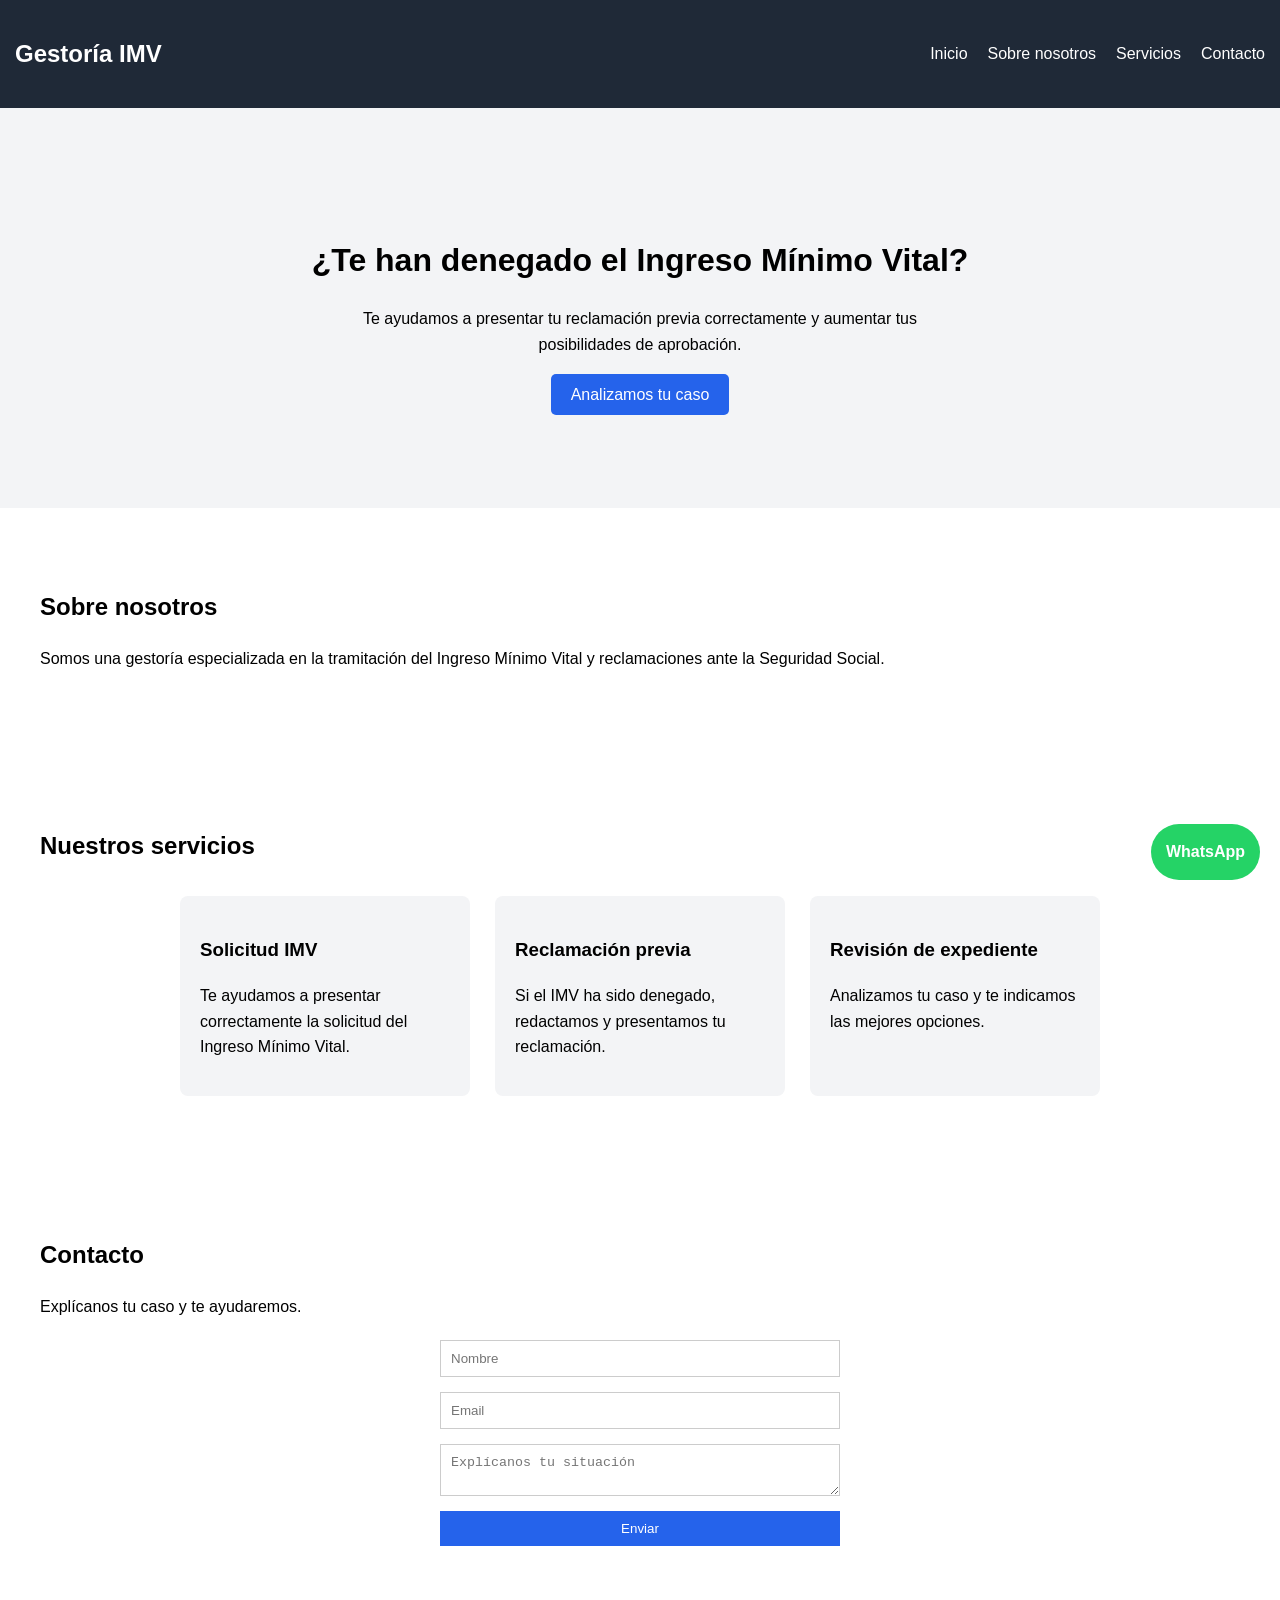
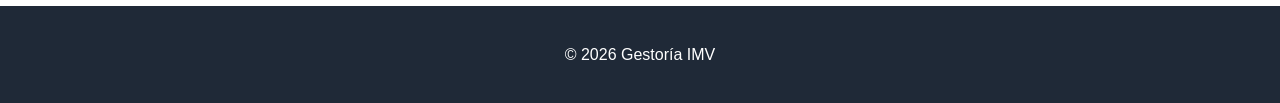
==== index.html @ c0805dd1 "Add files via upload Primera subida" ====
<!DOCTYPE html>
<html lang="es">

<head>
<meta charset="UTF-8">
<meta name="viewport" content="width=device-width, initial-scale=1.0">
<title>Gestoría IMV</title>
<link rel="stylesheet" href="styles.css">
</head>

<body>

<header>
<nav>
<h1>Gestoría IMV</h1>

<ul>
<li><a href="#inicio">Inicio</a></li>
<li><a href="#sobre">Sobre nosotros</a></li>
<li><a href="#servicios">Servicios</a></li>
<li><a href="#contacto">Contacto</a></li>
</ul>

</nav>
</header>

<section id="inicio" class="hero">

<h2>¿Te han denegado el Ingreso Mínimo Vital?</h2>

<p>
Te ayudamos a presentar tu reclamación previa correctamente
y aumentar tus posibilidades de aprobación.
</p>

<a href="#contacto" class="boton">Analizamos tu caso</a>

</section>

<section id="sobre">
<h2>Sobre nosotros</h2>
<p>
Somos una gestoría especializada en la tramitación del Ingreso
Mínimo Vital y reclamaciones ante la Seguridad Social.
</p>
</section>

<section id="servicios">

<h2>Nuestros servicios</h2>

<div class="servicios-container">

<div class="card">
<h3>Solicitud IMV</h3>
<p>Te ayudamos a presentar correctamente la solicitud del Ingreso Mínimo Vital.</p>
</div>

<div class="card">
<h3>Reclamación previa</h3>
<p>Si el IMV ha sido denegado, redactamos y presentamos tu reclamación.</p>
</div>

<div class="card">
<h3>Revisión de expediente</h3>
<p>Analizamos tu caso y te indicamos las mejores opciones.</p>
</div>

</div>

</section>

<section id="contacto">

<h2>Contacto</h2>

<p>Explícanos tu caso y te ayudaremos.</p>

<form>

<input type="text" placeholder="Nombre" required>

<input type="email" placeholder="Email" required>

<textarea placeholder="Explícanos tu situación"></textarea>

<button type="submit">Enviar</button>

</form>

</section>

<footer>
<p>© 2026 Gestoría IMV</p>
</footer>
<a href="https://wa.me/34600000000" class="whatsapp">
WhatsApp
</a>
</body>

</html>
---- styles.css ----
body{
font-family:Arial;
margin:0;
line-height:1.6;
}

header{
background:#1f2937;
color:white;
padding:15px;
}

nav{
display:flex;
justify-content:space-between;
align-items:center;
}

nav ul{
list-style:none;
display:flex;
gap:20px;
}

nav a{
color:white;
text-decoration:none;
}

section{
padding:60px 40px;
}

#inicio{
background:#f3f4f6;
text-align:center;
}

footer{
background:#1f2937;
color:white;
text-align:center;
padding:20px;
}
.hero{
background:#f3f4f6;
text-align:center;
padding:100px 20px;
}

.hero h2{
font-size:32px;
margin-bottom:20px;
}

.hero p{
max-width:600px;
margin:auto;
margin-bottom:25px;
}

.boton{
background:#2563eb;
color:white;
padding:12px 20px;
text-decoration:none;
border-radius:5px;
}

.servicios-container{
display:flex;
gap:25px;
justify-content:center;
margin-top:30px;
flex-wrap:wrap;
}

.card{
background:#f3f4f6;
padding:20px;
width:250px;
border-radius:8px;
}
form{
max-width:400px;
margin:auto;
display:flex;
flex-direction:column;
gap:15px;
margin-top:20px;
}

input, textarea{
padding:10px;
border:1px solid #ccc;
}

button{
background:#2563eb;
color:white;
padding:10px;
border:none;
cursor:pointer;
}
.whatsapp{
position:fixed;
bottom:20px;
right:20px;
background:#25D366;
color:white;
padding:15px;
border-radius:50px;
text-decoration:none;
font-weight:bold;
}
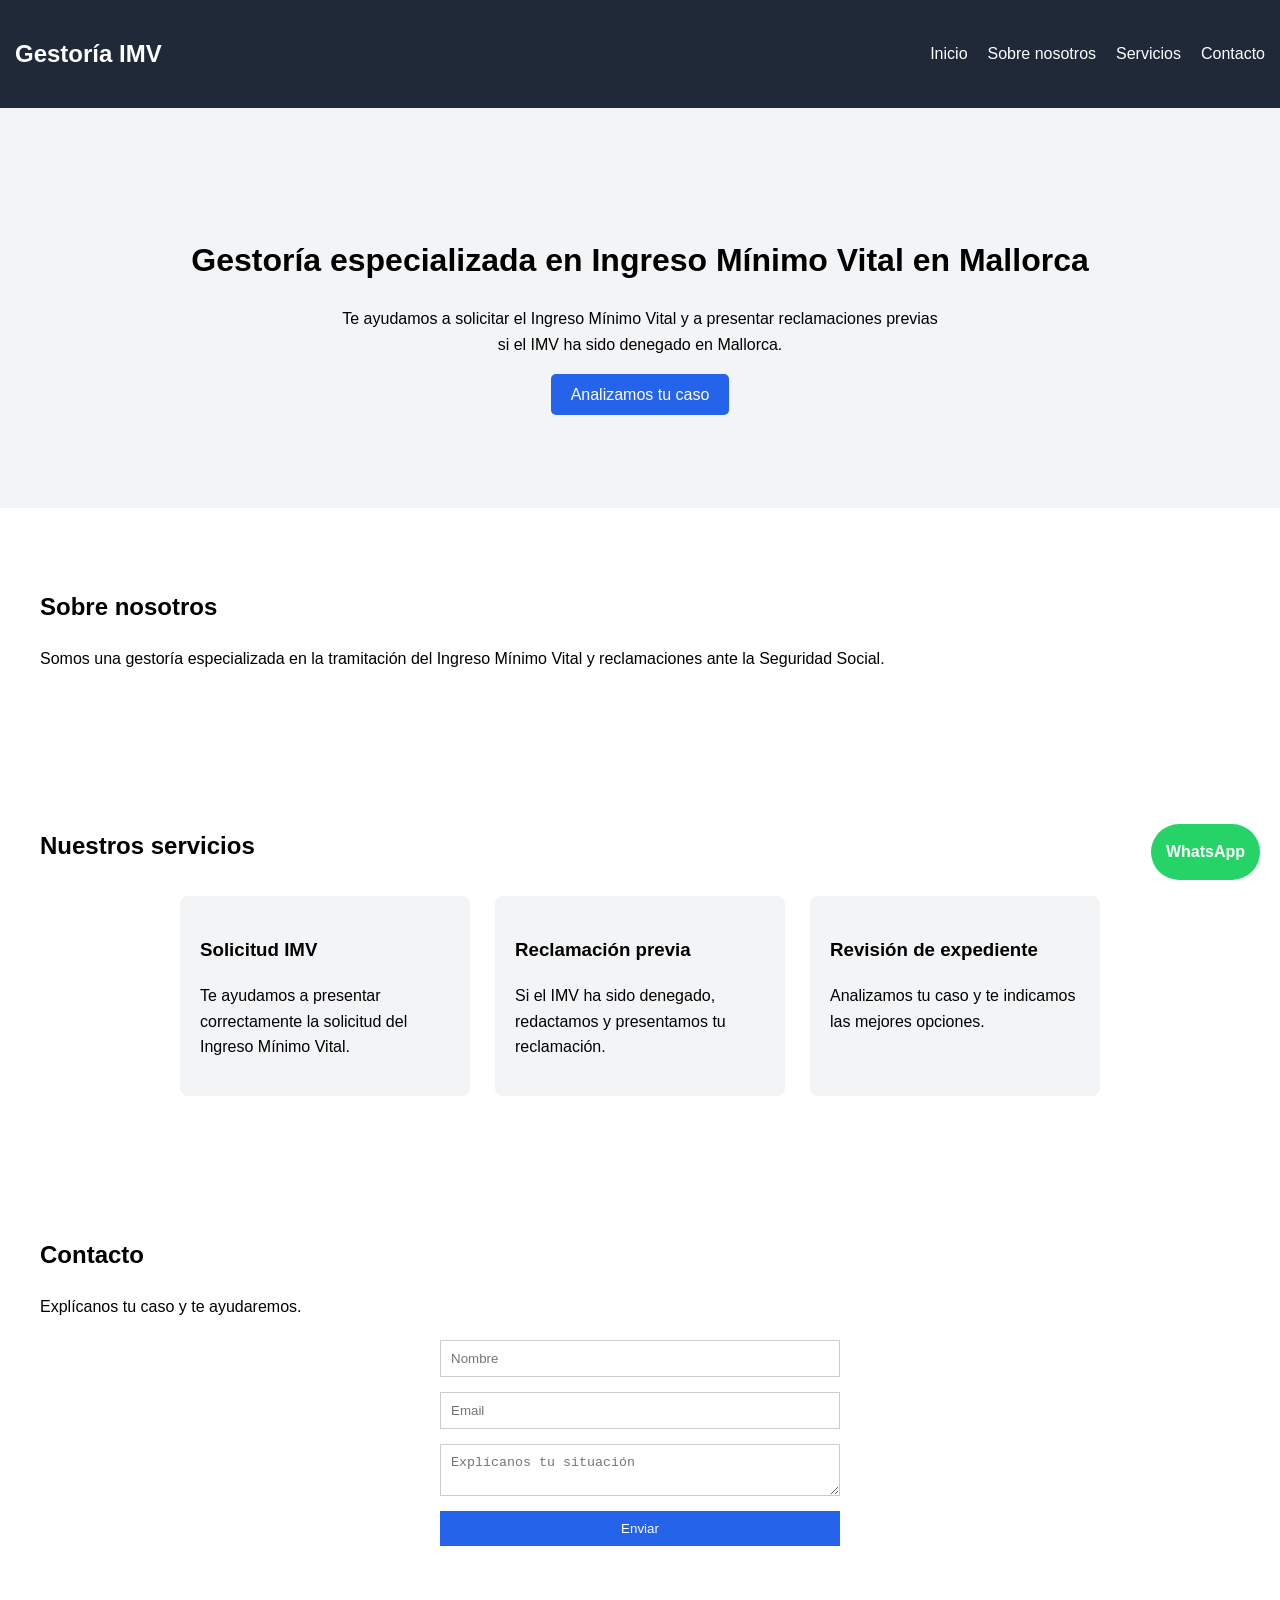
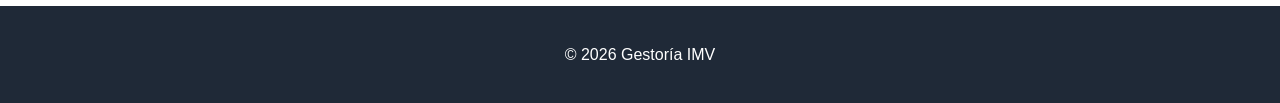
==== commit fd137a7c: "actualizar texto mallorca" ====
--- a/index.html
+++ b/index.html
@@ -4,7 +4,8 @@
 <head>
 <meta charset="UTF-8">
 <meta name="viewport" content="width=device-width, initial-scale=1.0">
-<title>Gestoría IMV</title>
+<title>Reclamación Ingreso Mínimo Vital | Gestoría Mallorca</title>
+<meta name="description" content="Gestoría especializada en solicitudes y reclamaciones previas del Ingreso Mínimo Vital. Te ayudamos a presentar tu reclamación previa cuando el IMV ha sido denegado.">
 <link rel="stylesheet" href="styles.css">
 </head>
 
@@ -26,11 +27,11 @@
 
 <section id="inicio" class="hero">
 
-<h2>¿Te han denegado el Ingreso Mínimo Vital?</h2>
+<h2>Gestoría especializada en Ingreso Mínimo Vital en Mallorca</h2>
 
 <p>
-Te ayudamos a presentar tu reclamación previa correctamente
-y aumentar tus posibilidades de aprobación.
+Te ayudamos a solicitar el Ingreso Mínimo Vital y a presentar
+reclamaciones previas si el IMV ha sido denegado en Mallorca.
 </p>
 
 <a href="#contacto" class="boton">Analizamos tu caso</a>
@@ -98,4 +99,7 @@
 </a>
 </body>
 
-</html>+</html>
+
+
+</html>
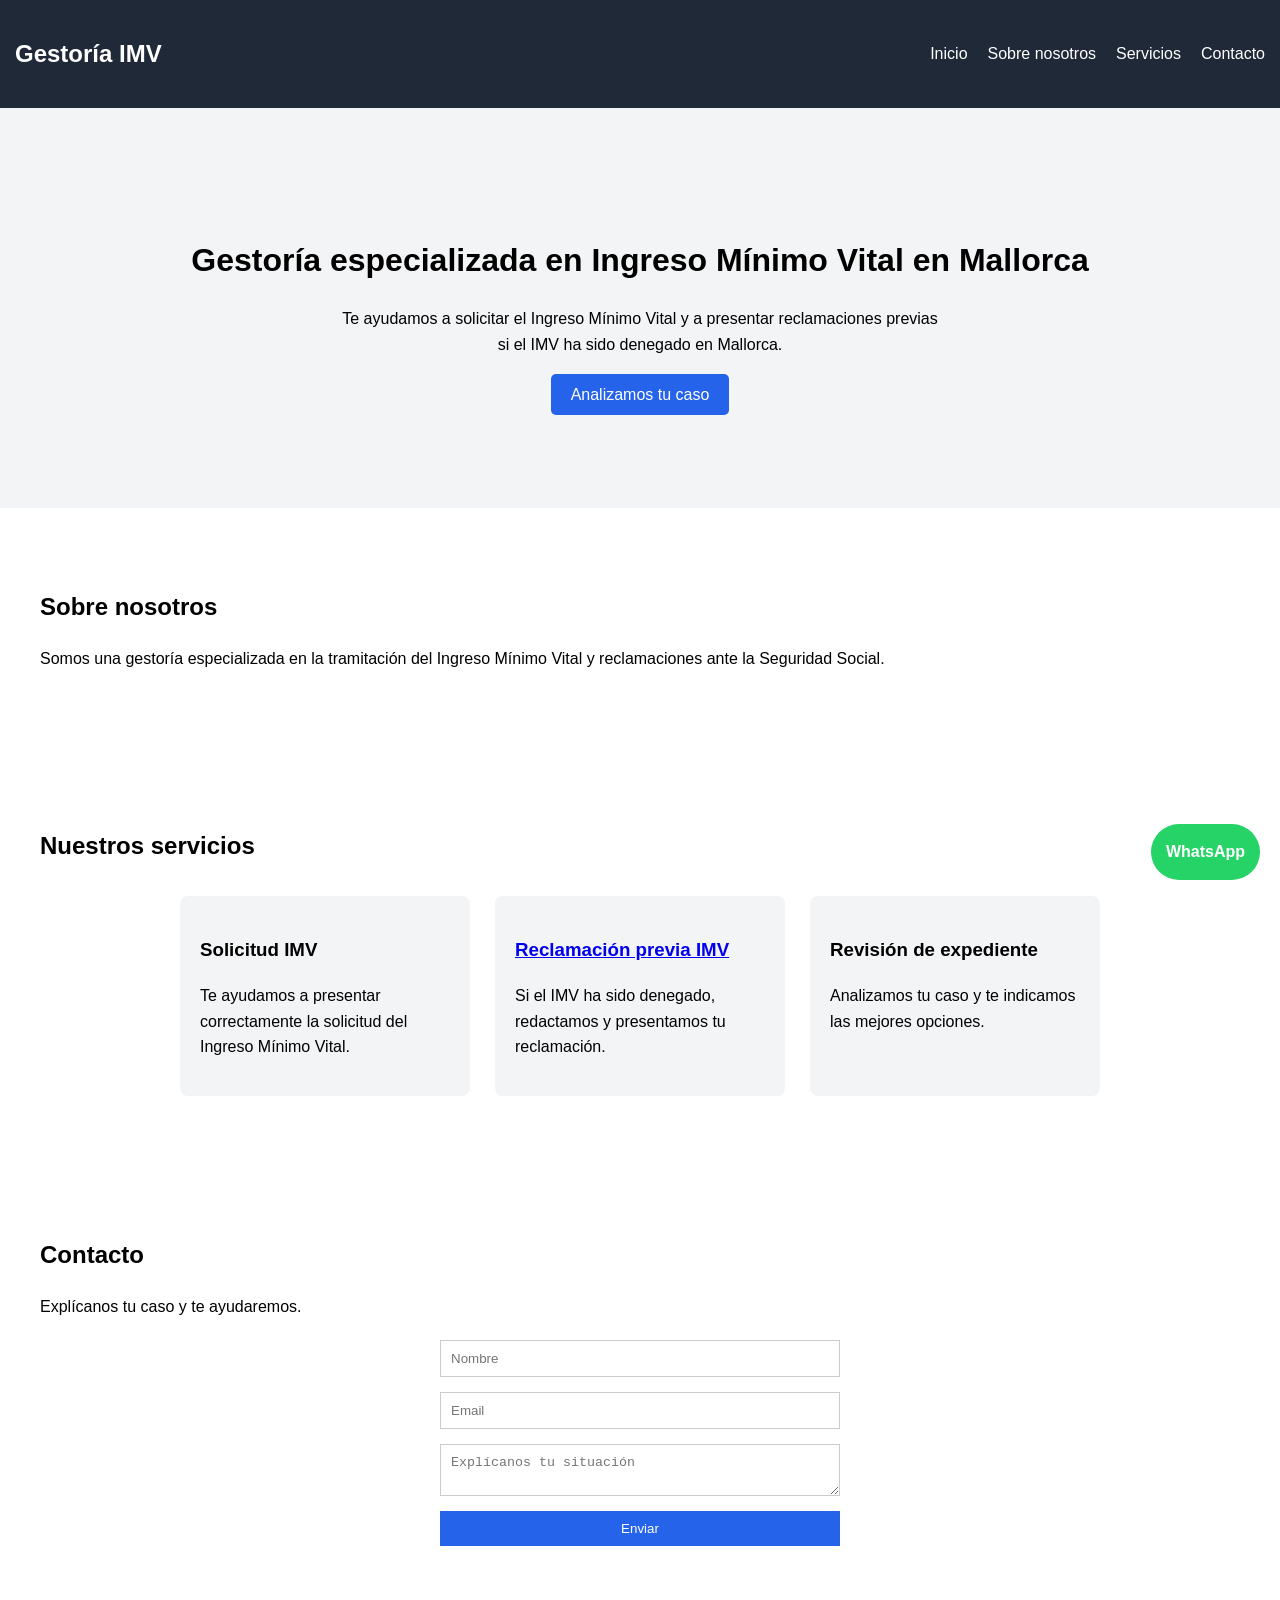
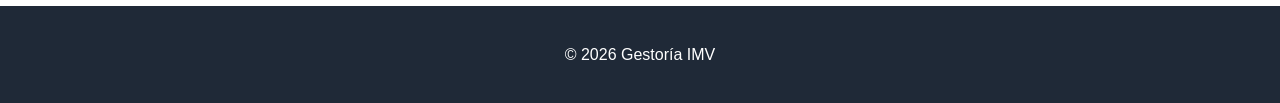
==== commit fab0648c: "Add files via upload" ====
--- a/index.html
+++ b/index.html
@@ -58,7 +58,7 @@
 </div>
 
 <div class="card">
-<h3>Reclamación previa</h3>
+<h3><a href="reclamacion-imv.html">Reclamación previa IMV</a></h3>
 <p>Si el IMV ha sido denegado, redactamos y presentamos tu reclamación.</p>
 </div>
 
@@ -99,7 +99,4 @@
 </a>
 </body>
 
-</html>
-
-
-</html>
+</html>
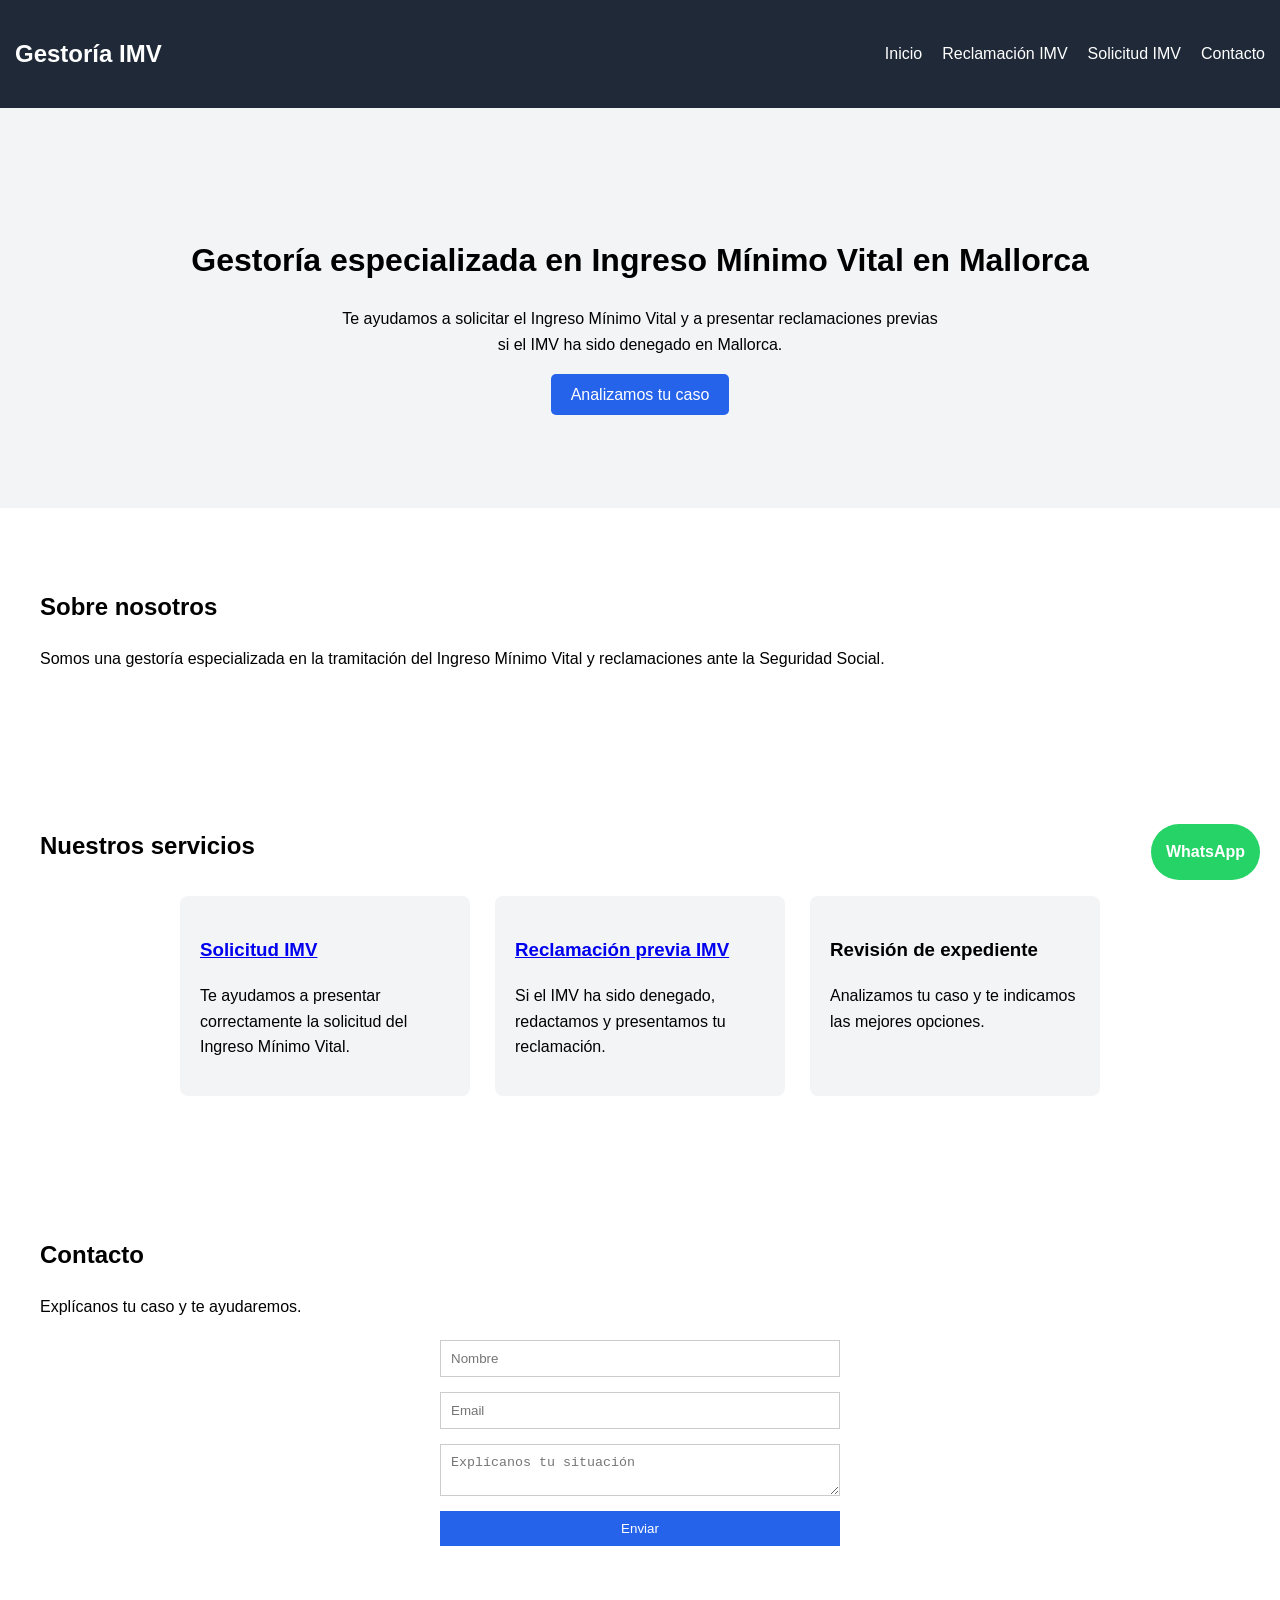
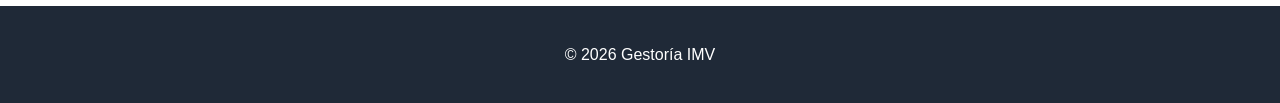
==== commit ab4037de: "Add files via upload" ====
--- a/index.html
+++ b/index.html
@@ -13,13 +13,19 @@
 
 <header>
 <nav>
+
 <h1>Gestoría IMV</h1>
 
 <ul>
-<li><a href="#inicio">Inicio</a></li>
-<li><a href="#sobre">Sobre nosotros</a></li>
-<li><a href="#servicios">Servicios</a></li>
-<li><a href="#contacto">Contacto</a></li>
+
+<li><a href="index.html">Inicio</a></li>
+
+<li><a href="reclamacion-imv.html">Reclamación IMV</a></li>
+
+<li><a href="solicitud-imv.html">Solicitud IMV</a></li>
+
+<li><a href="index.html#contacto">Contacto</a></li>
+
 </ul>
 
 </nav>
@@ -53,7 +59,7 @@
 <div class="servicios-container">
 
 <div class="card">
-<h3>Solicitud IMV</h3>
+<h3><a href="solicitud-imv.html">Solicitud IMV</a></h3>
 <p>Te ayudamos a presentar correctamente la solicitud del Ingreso Mínimo Vital.</p>
 </div>
 
